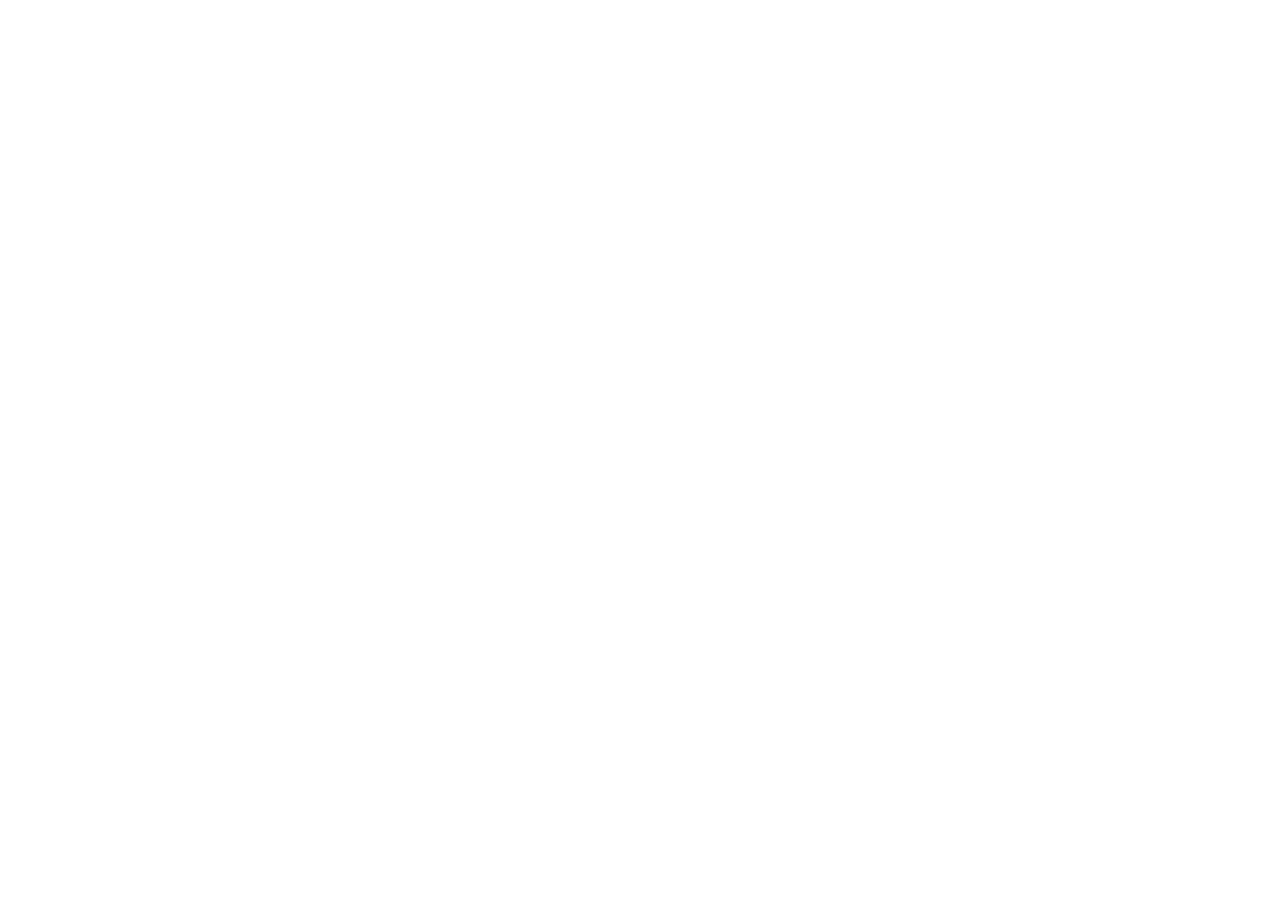
==== fig_1gons.html @ d937c3eb "add ams sf reveal presentation" ====
<!DOCTYPE html>
<meta charset="utf-8">
<body>
    <script src="//d3js.org/d3.v4.min.js"></script>
    <script src="js/d3-legend.min.js"></script>
    <script src="LinePlot.js"></script>
    <link rel="stylesheet" type="text/css" href="LinePlot.css">
    <link rel="stylesheet" type="text/css" href="wl_lines.css">

    <div id="visualization"></div>
    <script>

     function delinearize(x, y) {
         return y - (x+2)/3;
     }

     const linePlot = LinePlot();

     const _viewPorts = [
         [0,  0,   100, 2.3],
         [50, 0,   95,  2.0],
         [84, 1.7, 96,  2.0],
         [0,  0,   500, 10 ]
     ];

     // transitions for reveal.js fragments
     var _transitions = _viewPorts.slice(0,-1).map(
         (v,k) => {
             return {
                 transitionBackward: function() {
                     linePlot.zoomTo(_viewPorts[k])
                 },
                 transitionForward: function() {
                     linePlot.zoomTo(_viewPorts[k+1]);
                 },
                 index: k
             };
         });

     function main() {
         const visualization = d3.select('#visualization');
         const visualizationDiv = visualization.node();
         const svg = visualization.append('svg');

         linePlot
             .xValue(d => d.N)
             .yValue(d => d.wl_1gons)
             .viewPort(_viewPorts[0])
             .xLabel("Number of Crossings")
             .yLabel("Normalized Number of Monogons");

         const row = d => {
             d.N = +d.N;
             d.wl_1gons = +d.wl_1gons;
             d.wl_1gons_err = +d.wl_1gons_err;

             d.uf_1gons = +d.uf_1gons;
             d.uf_1gons_err = +d.uf_1gons_err;

             d.am_1gons = +d.am_1gons;
             d.am_1gons_err = +d.am_1gons_err;
             return d;
         }

         linePlot.addLine({
             title: "Wang Landau",
             cls: 'wang-landau',
             x: (d) => { return d.N; },
             y: (d) => { return delinearize(d.N, d.wl_1gons); },
             yerr: (d) => d.wl_1gons_err,
         });

         linePlot.addLine({
             title: "Uniform",
             cls: 'uniform',
             x: (d) => { return d.N; },
             y: (d) => { return delinearize(d.N, d.uf_1gons); },
             yerr: (d) => d.uf_1gons_err,
         });

         linePlot.addLine({
             title: "All maps",
             cls: 'allmaps',
             x: (d) => { return d.N; },
             y: (d) => { return delinearize(d.N, d.am_1gons); },
             yerr: (d) => d.am_1gons_err,
         });

         d3.tsv("compare_degrees.tsv", row, function(data) {
             linePlot.data(data);

             const render = () => {
                 const width = visualizationDiv.clientWidth;
                 const height = visualizationDiv.clientHeight;

                 linePlot
                     .width(width)
                     .height(height)

                 svg
                     .attr('width', width)
                     .attr('height', height)
                     .call(linePlot);
             }

             render();

             window.addEventListener('resize', render);
         });
     };

     main();

    </script>
---- LinePlot.css ----
body {
     font-size: 26px;
     font-family: 'Source Sans Pro', Helvetica, sans-serif;
     text-align: center;
 }

 .axis path,
 .axis line {
     fill: none;
     stroke: #000;
     shape-rendering: crispEdges;
 }

 .error-line {
     stroke: #000;
 }

 .point {
     fill: steelblue;
     stroke: #000;
 }

 .area {
     opacity: .2;
 }

 .path-data {
     stroke-width: 2px;
     vector-effect: non-scaling-stroke;
 }

 .am-point {
     fill: steelblue;
     stroke: #000;
 }

 .tick line {
     stroke: #C0C0BB;
 }
 .tick text, .legendCells text {
     fill: #8E8883;
     font-size: 15pt;
     font-family: 'Source Sans Pro', Helvetica, sans-serif;
 }

 .axis-label, .legend-label {
     fill: #635F5D;
     font-size: 18pt;
     font-family: 'Source Sans Pro', Helvetica, sans-serif;
 }

 #visualization {
     position: fixed;
     left: 0px;
     right: 0px;
     top: 0px;
     bottom: 0px;
 }
---- wl_lines.css ----
.path-data.wang-landau {
    stroke: steelblue;
}
.swatch.wang-landau, .area.wang-landau {
    fill: steelblue;
}

.path-data.uniform {
    stroke: orange;
}
.swatch.uniform, .area.uniform {
    fill: orange;
}

.path-data.allmaps {
    stroke: green;
}
.swatch.allmaps, .area.allmaps {
    fill: green;
}
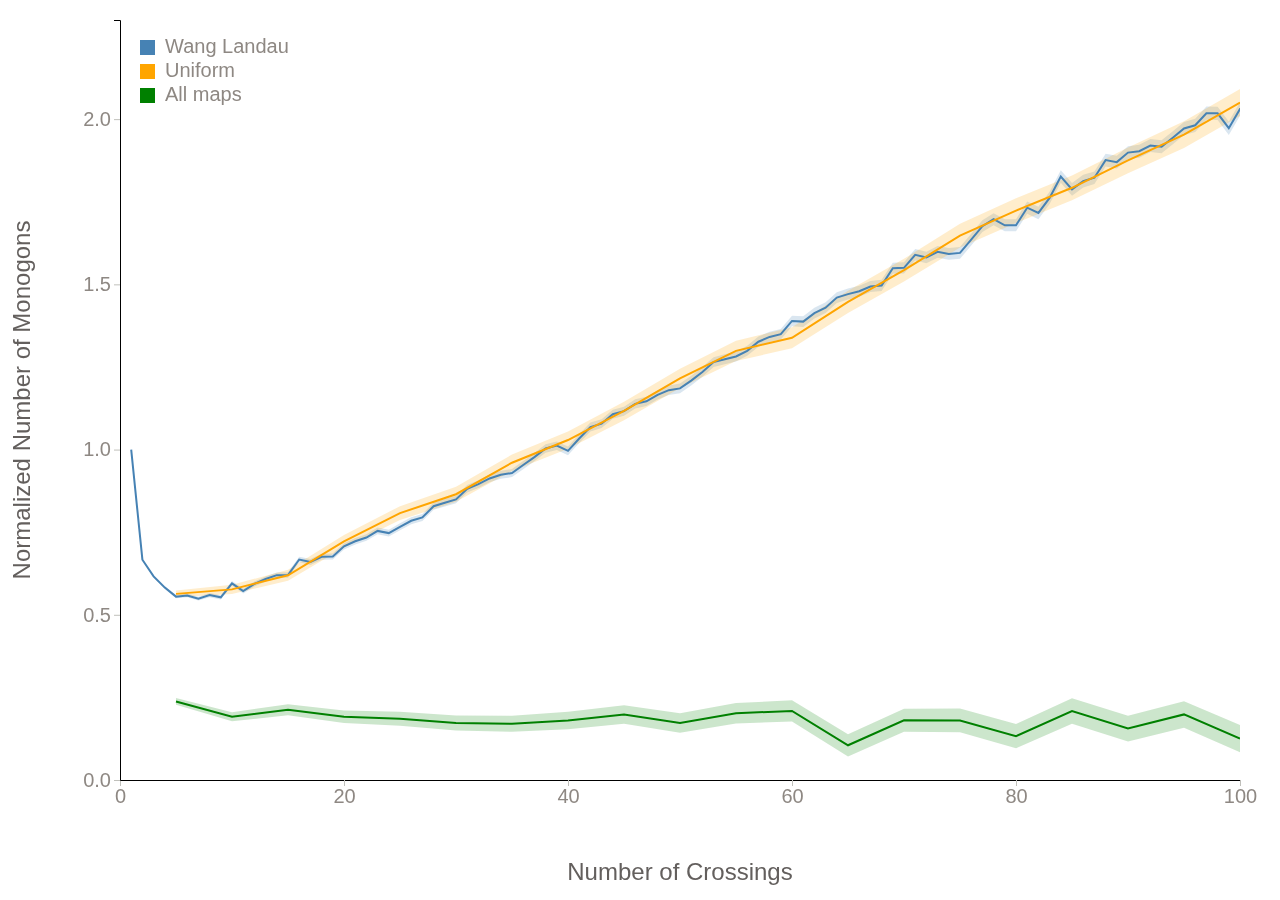
==== commit 7de5bc41: "final version of amssf talk" ====
--- a/fig_1gons.html
+++ b/fig_1gons.html
@@ -1,7 +1,7 @@
 <!DOCTYPE html>
 <meta charset="utf-8">
 <body>
-    <script src="//d3js.org/d3.v4.min.js"></script>
+    <script src="js/d3.v4.min.js"></script>
     <script src="js/d3-legend.min.js"></script>
     <script src="LinePlot.js"></script>
     <link rel="stylesheet" type="text/css" href="LinePlot.css">
--- a/wl_lines.css
+++ b/wl_lines.css
@@ -3,6 +3,14 @@
 }
 .swatch.wang-landau, .area.wang-landau {
     fill: steelblue;
+}
+
+.path-data.mean-fit {
+    stroke: orange;
+    stroke-dasharray: 4 3;
+}
+.swatch.mean-fit, .area.mean-fit {
+    fill:orange;
 }
 
 .path-data.uniform {
